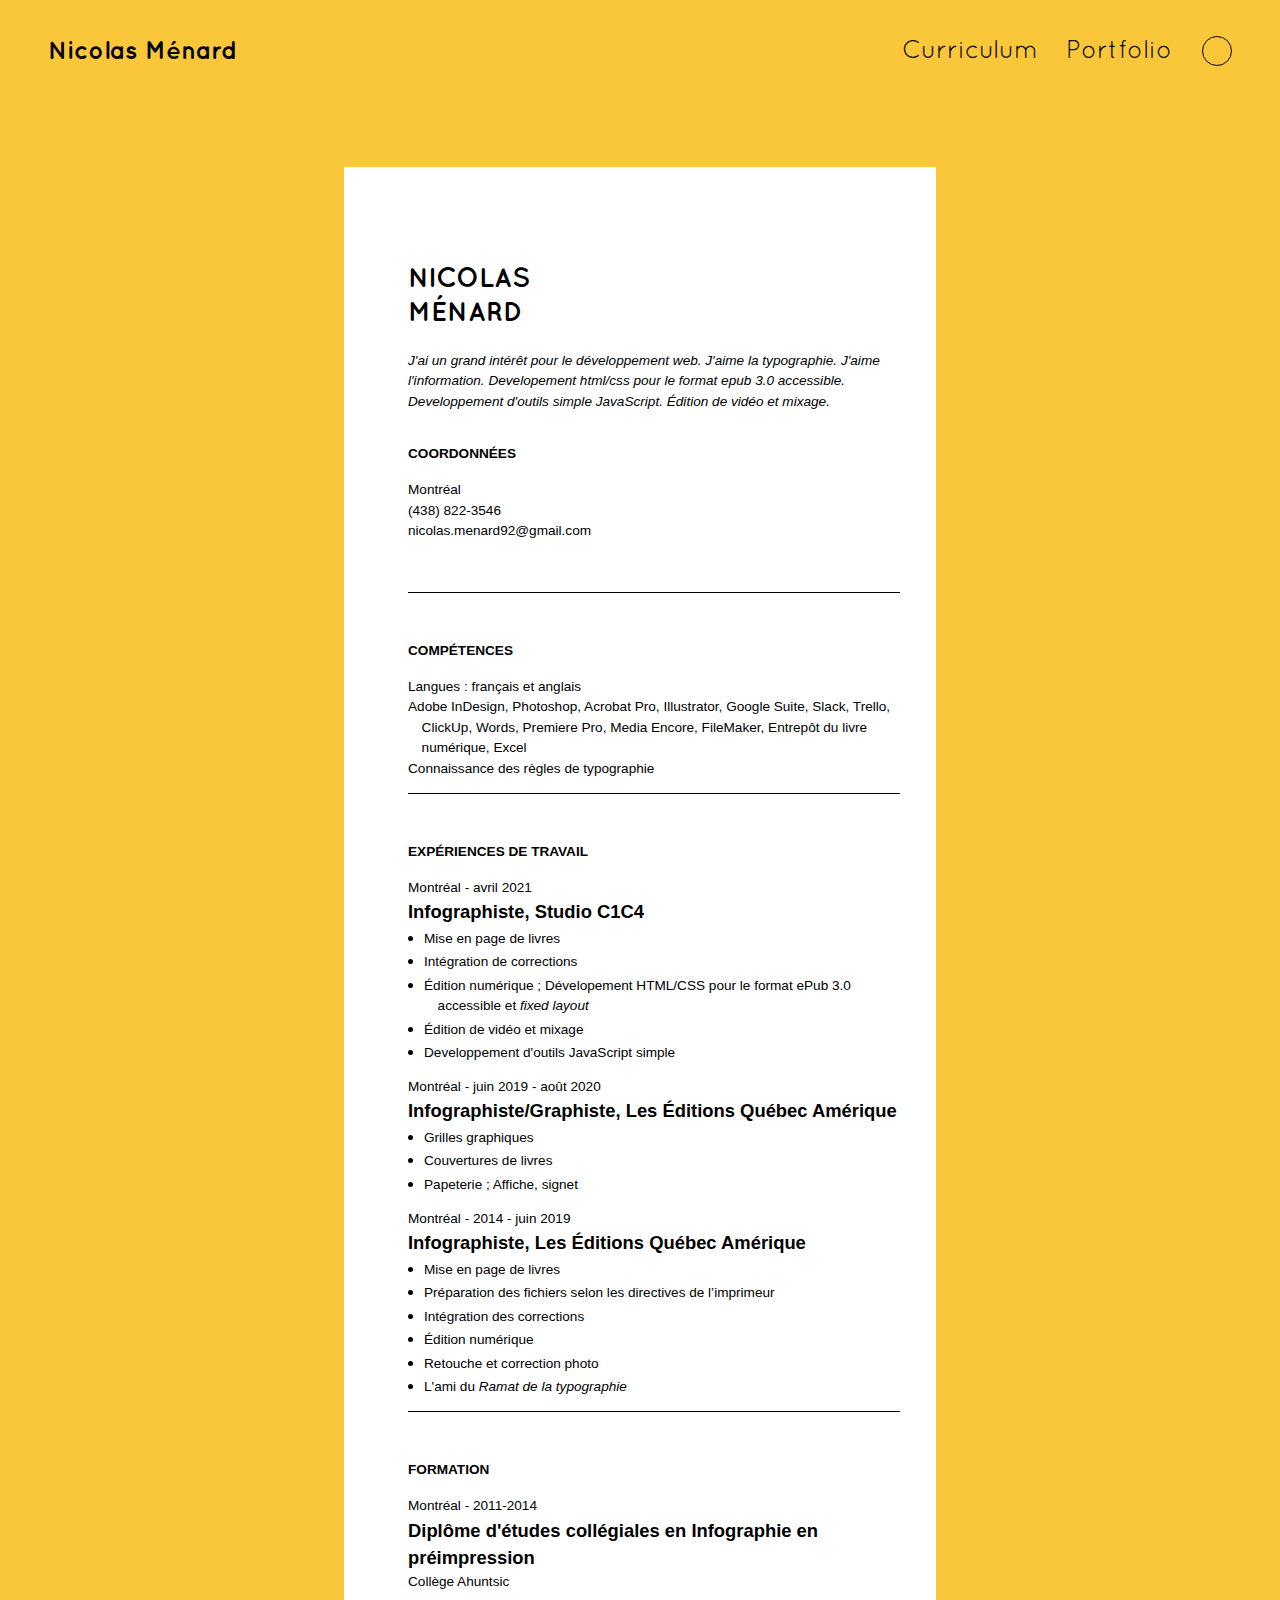
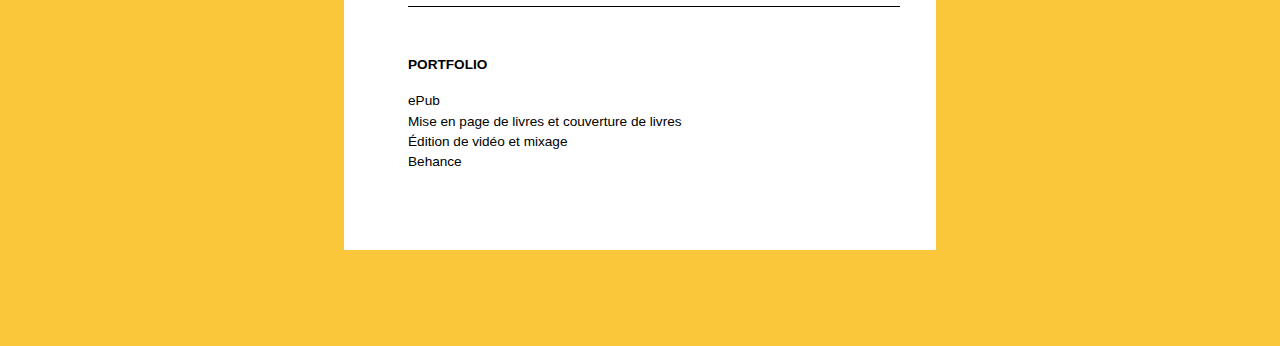
==== curriculum.html @ 4376125f "31 janv" ====
<!DOCTYPE html>
<html lang="fr-CA">
<head>
<meta charset="UTF-8">
<meta name="viewport" content="width=device-width, initial-scale=1">

<!-- Our custom CSS -->
<link rel="stylesheet" type="text/css" href="index_stylesheet.css">
<link rel="stylesheet" type="text/css" href="curriculum_stylesheet.css">
<title>Curriculum</title>
</head>
<body>
<header>
<div class="contenantNavigation">
<nav>
<ul class="navigation sansBullet">
  <li class="nav-1"><a href="index.html">Nicolas Ménard</a></li>
  <li class="nav-2"><a href="curriculum.html">Curriculum</a></li>
  <li class="nav-3"><a href="#">Portfolio</a></li>
  <li class="nav-4"><div class="cercle"></li>
</ul>
</nav>
</header>



<div class="container" style="margin-bottom:96px;">




  <div class="containerIntro">



    <div class="plancheIntro">

<div class="coordonnees">

      <p class="textePresentation"><span class="nom">NICOLAS<br/>MÉNARD</span><br/><br/>J'ai un grand intérêt pour le développement web. J'aime la typographie. J'aime l'information. Developement html/css pour le format epub 3.0 accessible. Developpement d'outils simple JavaScript. Édition de vidéo et mixage.</p>
</div>


<div class="coordonnees">
<li class="coordonnees">

 <ul class="coordonnees">
      <p class="titre"><b>Coordonnées</b></p>
              </ul>

  <ul class="coordonnees">
      <p class="tache">Montréal</p>
              </ul>

  <ul class="coordonnees">

      <p class="tache">(438) 822-3546</p>
              </ul>

  <ul class="coordonnees" id="espaceApres">

    <p class="tache">nicolas.menard92@gmail.com</p>
        </ul>
</li>
</div>
    </div>
  </div>



  <div class="containerCV">

      <div class="plancheCV">    
          <div class="colonneGauche">
              <p class="titre">Compétences</p>
           </div>  

            <div class="colonneDroite">
                <p class="tache">Langues : français et anglais</p>
                <p class="tache">Adobe InDesign, Photoshop, Acrobat Pro, Illustrator, Google Suite, Slack, Trello, ClickUp, Words, Premiere Pro, Media Encore, FileMaker, Entrepôt du livre numérique, Excel</p>
                <p class="tache-espApres">Connaissance des règles de typographie</p>
            </div>
      </div>

    <div class="plancheCV"> 
              <div class="colonneGauche">
   
      <p class="titre">Expériences de travail</p>
                 </div>    
            <div class="colonneDroite">


      <p class="ville">Montréal - avril 2021</p>
      <p class="role">Infographiste, Studio C1C4</p>

  <ul>
      <li><p class="tache">Mise en page de livres</p></li>
      <li><p class="tache">Intégration de corrections</p></li>
      <li><p class="tache">Édition numérique ; Dévelopement HTML/CSS pour le format ePub 3.0 accessible et <i>fixed layout</i></p></li>
      <li><p class="tache">Édition de vidéo et mixage</p></li>
      <li><p class="tache-espApres">Developpement d'outils JavaScript simple</p></li>

</ul>



      <p class="ville">Montréal - juin 2019 - août 2020</p>
      <p class="role">Infographiste/Graphiste, Les Éditions Québec Amérique</p>
 
  <ul>

      <li><p class="tache">Grilles graphiques</p></li>
      <li><p class="tache">Couvertures de livres</p></li>
      <li><p class="tache-espApres">Papeterie ; Affiche, signet</p></li>
</ul>



      <p class="ville">Montréal - 2014 - juin 2019</p>
      <p class="role">Infographiste, Les Éditions Québec Amérique</p>

  <ul>
      <li><p class="tache">Mise en page de livres</p></li>
      <li><p class="tache">Préparation des fichiers selon les directives de l’imprimeur</p></li>
      <li><p class="tache">Intégration des corrections</p></li>
      <li><p class="tache">Édition numérique</p></li>
      <li><p class="tache">Retouche et correction photo</p></li>
      <li><p class="tache-espApres">L'ami du <i><a href="https://www.ramat.ca/">Ramat de la typographie</a></i></p></li>

</ul>



   </div>


   </div>

    <div class="plancheCV"> 
              <div class="colonneGauche">
   
      <p class="titre">Formation</p>
                 </div>    
            <div class="colonneDroite">

      <p class="ville">Montréal - 2011-2014</p>
      <p class="role">Diplôme d'études collégiales en Infographie en préimpression</p>
      <p class="tache-espApres">Collège Ahuntsic</p>
   </div>
   </div>

    <div class="plancheCV">   
              <div class="colonneGauche">
 
      <p class="titre">Portfolio</p>
                 </div>    
            <div class="colonneDroite">
      <p class="tache"><a href="#">ePub</a></p>

      <p class="tache"><a href="#">Mise en page de livres et couverture de livres</a></p>
            <p class="tache"><a href="#">Édition de vidéo et mixage</a></p>
            <p class="tache-espApres"><a href="https://www.behance.net/gallery/91285965/Portfolio">Behance</a></p>

   </div>
   </div>








  </div>

</div>









</body>

</html>
---- index_stylesheet.css ----
* {
    box-sizing: border-box;
 }

@font-face {
	font-family: "Quicksand_Bold";
	font-style:normal;
	font-weight:normal;
	src : url("fonts/Quicksand_Bold.otf");
}

@font-face {
	font-family: "Quicksand_Book";
	font-style:normal;
	font-weight:normal;
	src : url("fonts/Quicksand_Book.otf");
}

body {
		background-color: #202020;
		margin: 2em 3em 0 3em;
		padding: 0;	
	}

nav a { 
color: white; 
display: inline-block; 
width: 100%; 
text-align: center; 
	text-decoration: none;

}

ul.navigation {

	display: flex;
}


nav {
	width: 100%;
}

div.contenantNavigation {
display: flex;
	font-family: "Quicksand_Bold";
}


ul.navigation {
display: flex;
  flex-direction: row;
}

ul.sansBullet {
	font-size: 1.25em;
  list-style-type: none; /* Remove bullets */
  padding: 0; /* Remove padding */
  margin: 0; /* Remove margins */

}

li.nav-1 {
	font-size: 1.25em;
flex-grow: 8;
align-self: center;

}

li.nav-2 {
		font-size: 1.25em;
flex-grow: 1;
align-self: center;
min-width: 135px;
max-width: 135px;
}

li.nav-3 {
		font-size: 1.25em;
flex-grow: 1;
align-self: center;
min-width: 135px;
max-width: 135px;

}

li.nav-4 {
align-self: center;
padding-left: 1.5em;
}

li.nav-1 a {
	text-align: left;
}

li.nav-2 a, li.nav-3 a {
	font-family: "Quicksand_Book";
	text-align: right;

}




div.cercle {
	margin: 0;
	padding: 0;
	width: 30px;
	height: 30px;
	border-radius: 50px;
	border: 1px white solid;
}



li.nav-2 a:hover {
	color: #FAC73B;
}

li.nav-3 a:hover {
	color: #4B97A3;
}
---- curriculum_stylesheet.css ----
@font-face {
	font-family: "Walkway-UltraExpand";
	font-style:normal;
	font-weight:normal;
	src : url("fonts/Walkway-UltraExpand.ttf");
}
@font-face {
	font-family: "Quicksand_Bold";
	font-style:normal;
	font-weight:normal;
	src : url("fonts/Quicksand_Bold.otf");
}


body {
	line-height: 1.5;
	min-height: 100vh;
	display: grid;
	grid-template-rows: min-content 1fr;
	overflow-x: hidden;
	background-color: #FAC73B;

}

nav a { 
color: black; 

}

div.cercle {

	border: 1px black solid;
}

#container-qualif {
	  visibility: hidden;


}

.logo {
	font-family: sans-serif;
	margin: 2em;
}
.message {
	margin: 0;
}



ul, a{
		margin: 0;
		padding: 0;
		text-align: left;
		color: black;
		text-decoration: none;
	  list-style-position: none;
}


ul {
	margin-left: 1em;
}

/* Nouveau code, fait le 8 janv 2021. Le site fonctionne avec github. le fichier source est dans documents/ */

div.container {
  display: flex;
  flex-wrap: wrap;
  justify-content: center;
  align-items:flex-start;
  flex-flow:row nowrap;
  align-items:stretch;
    margin: 6em auto 0 auto;
	padding: 50px;
	padding-right: 85px;
		width: 50%;
padding-top: 96px;
  overflow: hidden;
  background-color: white;
/*background-color: lightblue;
*//*backdrop-filter: blur(6px);
opacity: .5;*/

}




p {
	font-size: 1rem;
	font-family: sans-serif;
margin: 0;
padding: 0;



}





.coordonnees {
margin: 0;
padding: 0;
		  list-style-type: none;

}


p.texteCourant {
	font-size: 1rem;
	font-family: sans-serif;
margin: 0;
padding: 0;
	margin-left: 2em;
	text-indent: -2em;


}

p.textePresentation {
	font-weight: lighter;
	font-style: italic;
margin-bottom: 2rem;
font-size: .85em;


}


p.texteCourant-espApres {
	font-size: 1rem;
	font-family: sans-serif;
margin-left: 0;
padding: 0;
	margin-left: 2em;
	text-indent: -2em;
	margin-bottom: 1.5em;


}
p.titre {
	font-size: .85rem;
  text-transform: uppercase;
	font-family: sans-serif;  
	font-weight: bold;
	margin: 0;
padding: 0;
}






div.containerIntro {
	box-sizing: border-box;
flex-grow: 1;
  flex-basis: 15%;

}

div.containerCV {
	box-sizing: border-box;
flex-grow: 3;

}


div.plancheCV {
display: flex;
	border-top: 1px solid black;
	box-sizing: border-box;
  clear: both;
padding-top: 3em;
  flex-direction:row;


}
div.plancheIntro {

  clear: both;
padding-left: 2em;
padding-right: 3em;
}

div.colonneGauche {
	box-sizing: border-box;

  float: left;
  width: 25%;
}

div.colonneDroite {

  float: right;
  width: 75%;


}
div.presentation {
  align-items:flex-start;

}

div.coordonnees {
	  align-items: flex-end;

}


p.ville {
font-size: .85rem;

}

p.role {
font-size: 1.15rem;
font-weight: bold;
}

p.tache {

font-size: .85em;
line-height: 1.5em;
margin-left: 1em;
text-indent: -1em;

}
p.tache-espApres {
font-size: .85em;
margin-bottom: 1em;


}

span.nom {
		font-family: "Quicksand_Bold";
	font-size: 2em;
	line-height: 1.25em;
	font-weight: bold;
  font-style: normal;


}

@media only screen and (max-width: 2000px) {

div.plancheCV {
	    display: flex;

  flex-direction:column;

}
div.colonneGauche {
		  width: 100%;

}
p.titre {
	margin-bottom: 1em;
}




}

@media only screen and (max-width: 1285px) {

div.plancheCV {
	    display: flex;

  flex-direction:column;

}
div.colonneGauche {
		  width: 100%;

}
div.colonneDroite {
		  width: 100%;

}
p.titre {
	margin-bottom: 1rem;
}

div.container {
  display: flex;
  flex-wrap: wrap;
  justify-content: center;
  align-items: flex-end;
  flex-flow:row nowrap;
  align-items:stretch;
    margin: 6em auto 0 auto;
	padding: 5vw;
	padding-right: 4vh;
		width: 50%;
padding-top: 96px;
  overflow: hidden;
    flex-direction:column;


}
div.plancheIntro {
padding: 0;

}


div.coordonnees {
margin-top: 0;
margin-bottom: 0;


}
#espaceApres {
	margin-bottom: 50px;
}

}
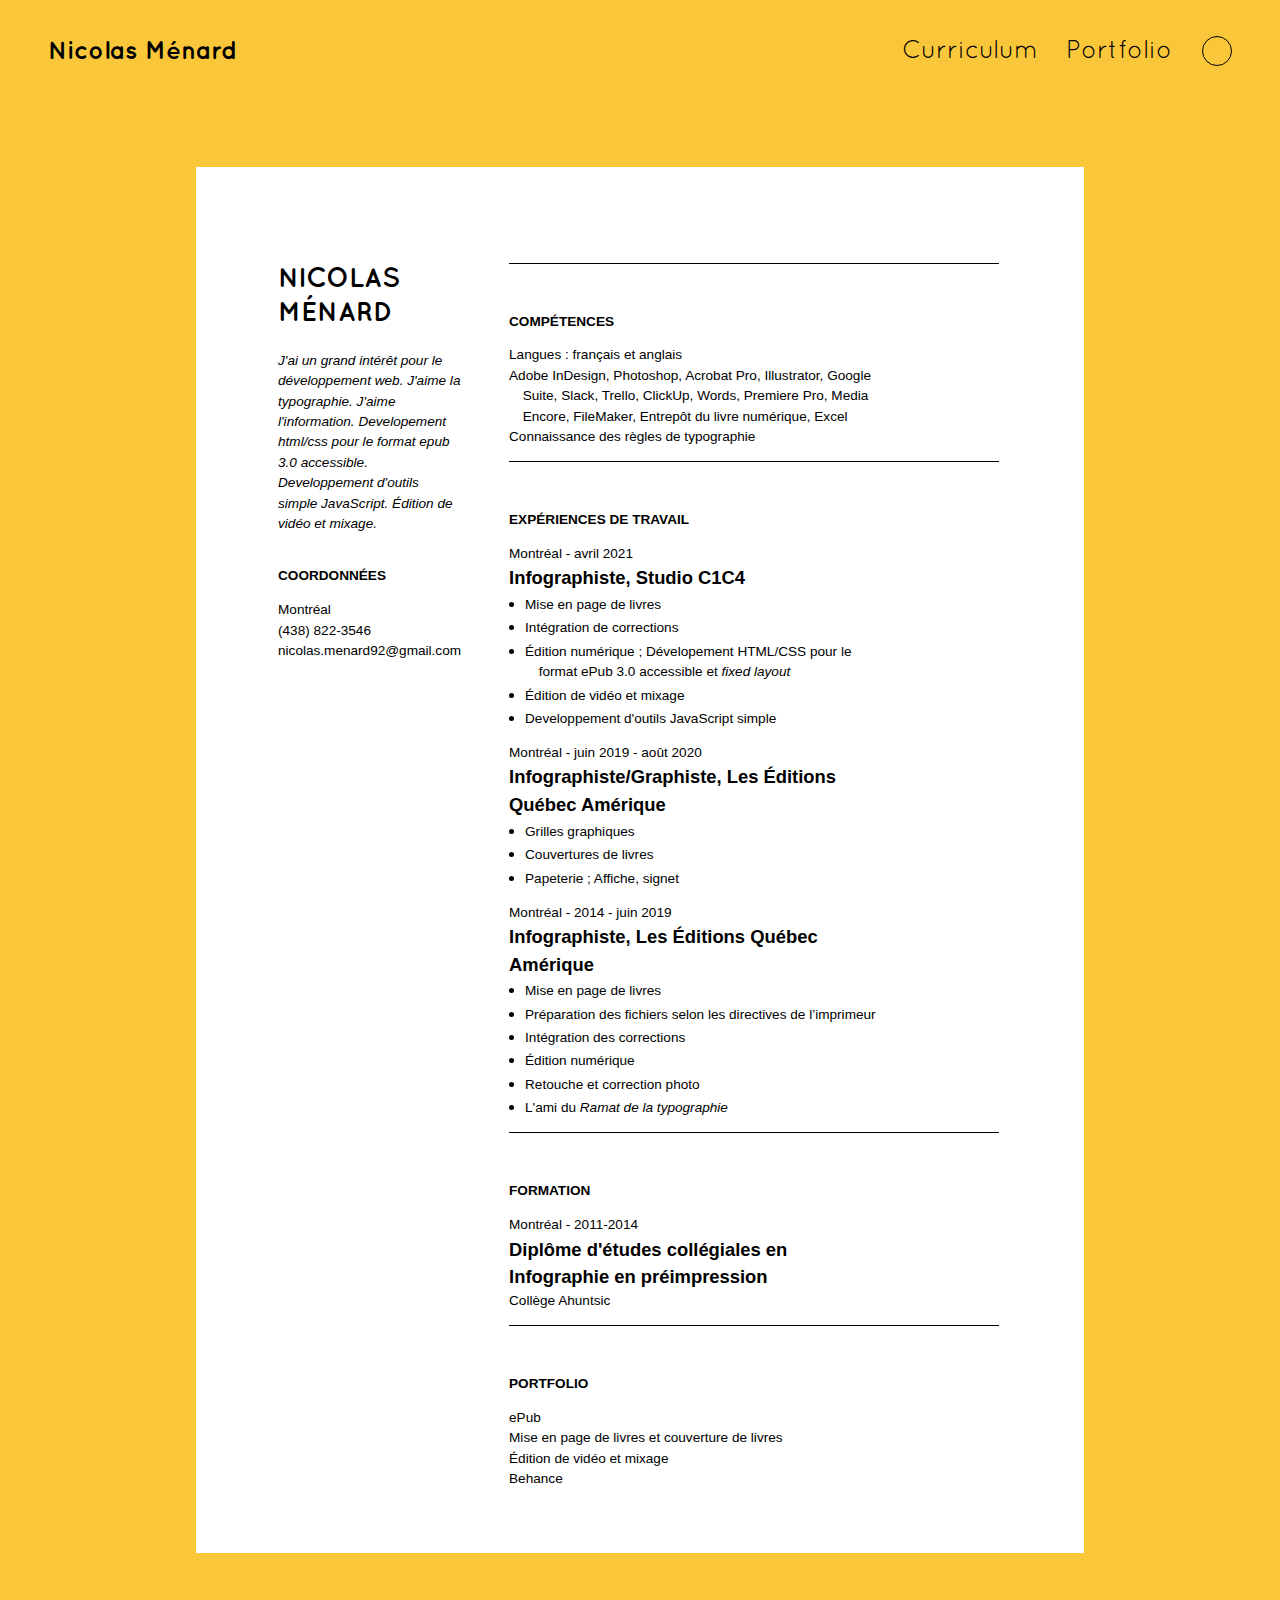
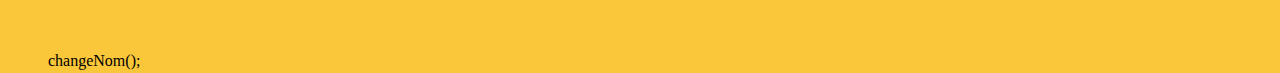
==== commit bfe951ac: "31janv-4" ====
--- a/curriculum.html
+++ b/curriculum.html
@@ -7,6 +7,7 @@
 <!-- Our custom CSS -->
 <link rel="stylesheet" type="text/css" href="index_stylesheet.css">
 <link rel="stylesheet" type="text/css" href="curriculum_stylesheet.css">
+<!-- <script src="script.js"></script>-->
 <title>Curriculum</title>
 </head>
 <body>
@@ -37,7 +38,7 @@
 
 <div class="coordonnees">
 
-      <p class="textePresentation"><span class="nom">NICOLAS<br/>MÉNARD</span><br/><br/>J'ai un grand intérêt pour le développement web. J'aime la typographie. J'aime l'information. Developement html/css pour le format epub 3.0 accessible. Developpement d'outils simple JavaScript. Édition de vidéo et mixage.</p>
+      <p class="textePresentation"><span class="nom">NICOLAS MÉNARD</span><br/><br/>J'ai un grand intérêt pour le développement web. J'aime la typographie. J'aime l'information. Developement html/css pour le format epub 3.0 accessible. Developpement d'outils simple JavaScript. Édition de vidéo et mixage.</p>
 </div>
 
 
@@ -175,7 +176,7 @@
 
 </div>
 
-
+changeNom();
 
 
 
--- a/curriculum_stylesheet.css
+++ b/curriculum_stylesheet.css
@@ -32,11 +32,11 @@
 	border: 1px black solid;
 }
 
-#container-qualif {
+/*#container-qualif {
 	  visibility: hidden;
 
 
-}
+}*/
 
 .logo {
 	font-family: sans-serif;
@@ -237,7 +237,7 @@
 }
 
 span.nom {
-		font-family: "Quicksand_Bold";
+	font-family: "Quicksand_Bold";
 	font-size: 2em;
 	line-height: 1.25em;
 	font-weight: bold;
@@ -246,7 +246,7 @@
 
 }
 
-@media only screen and (max-width: 2000px) {
+@media only screen and (max-width: 1625px) {
 
 div.plancheCV {
 	    display: flex;
@@ -262,12 +262,17 @@
 	margin-bottom: 1em;
 }
 
-
-
-
-}
-
-@media only screen and (max-width: 1285px) {
+div.container {
+
+		width: 75%;
+
+
+}
+
+
+}
+
+@media only screen and (max-width: 1175px) {
 
 div.plancheCV {
 	    display: flex;
@@ -297,7 +302,7 @@
     margin: 6em auto 0 auto;
 	padding: 5vw;
 	padding-right: 4vh;
-		width: 50%;
+		width: 85%;
 padding-top: 96px;
   overflow: hidden;
     flex-direction:column;
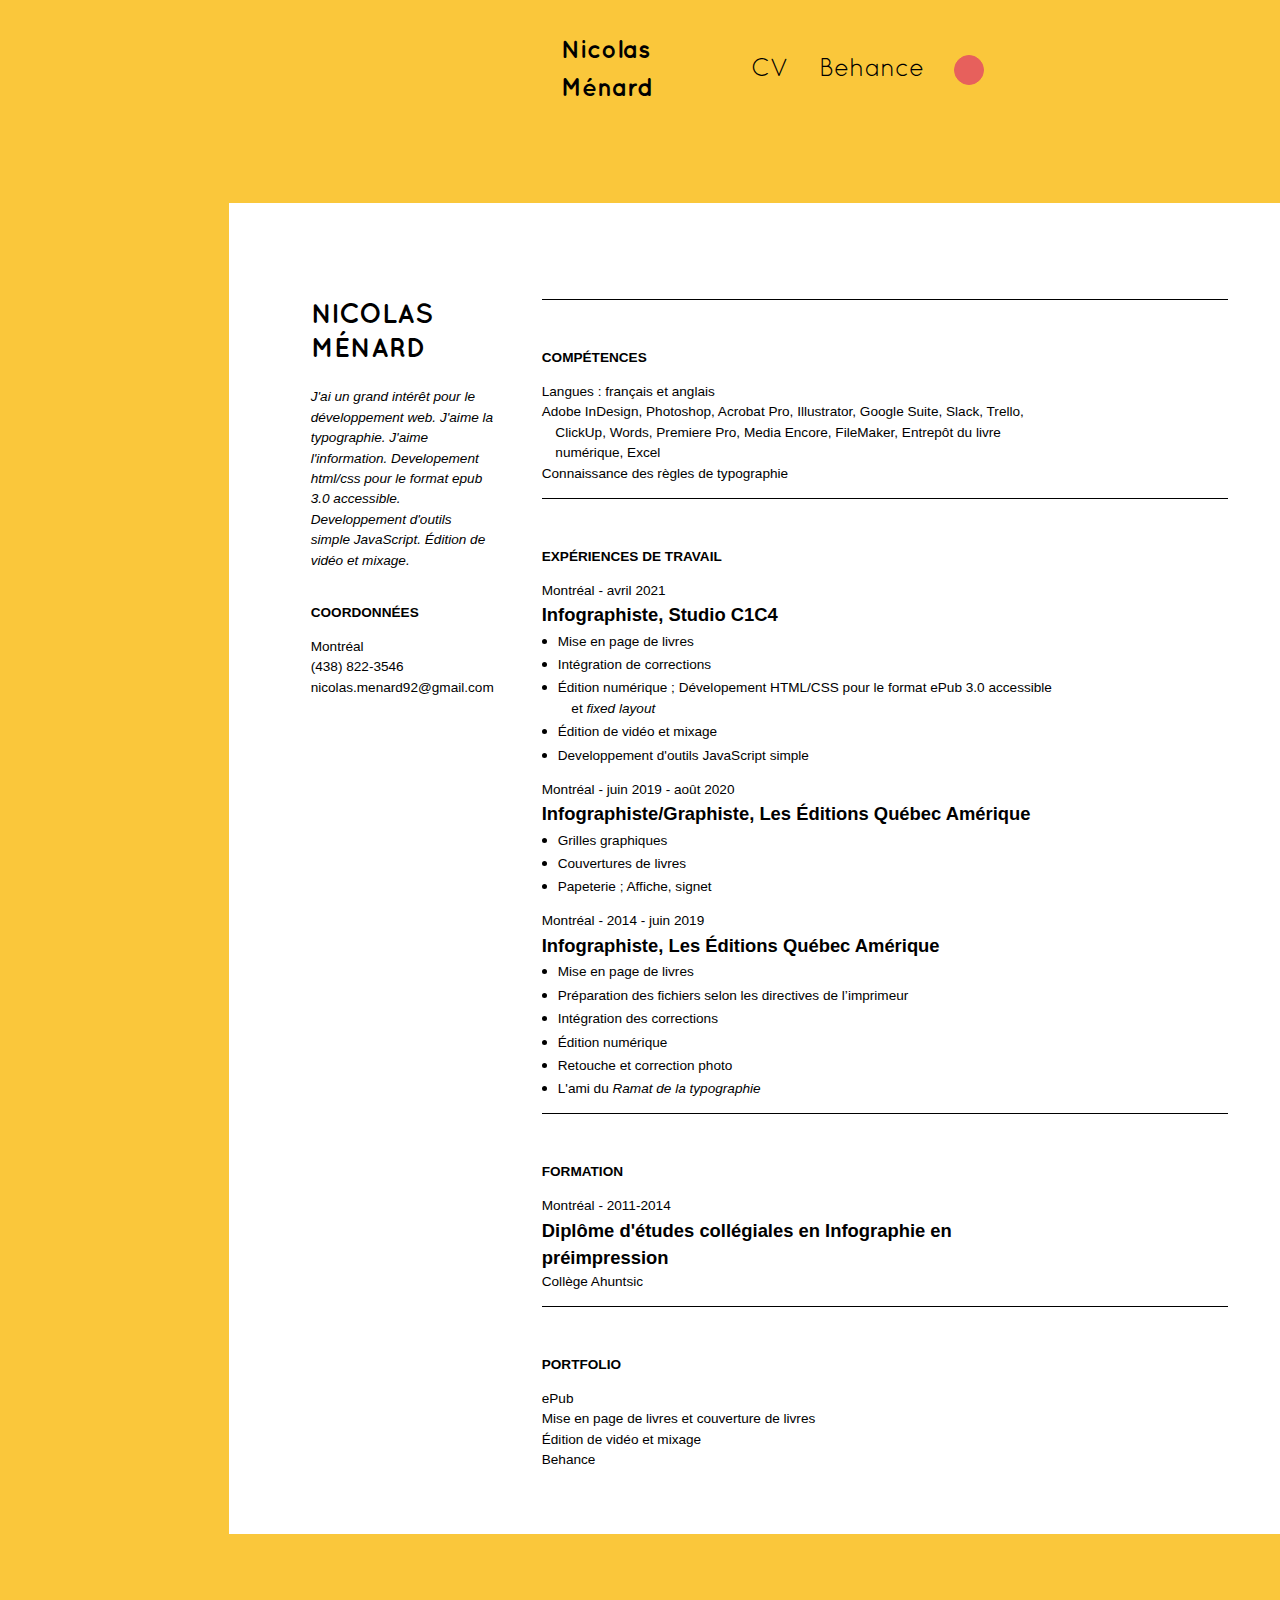
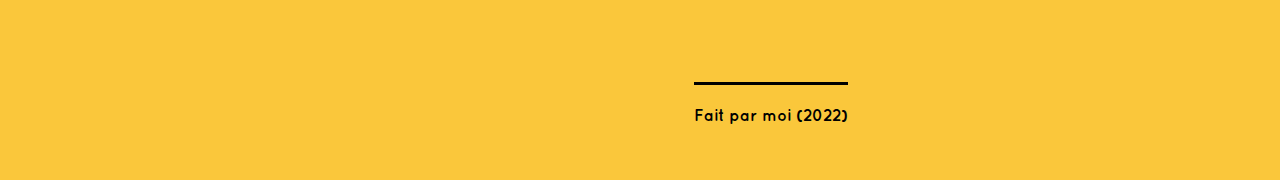
==== commit 6d1acb78: "31janv-5" ====
--- a/curriculum.html
+++ b/curriculum.html
@@ -16,8 +16,8 @@
 <nav>
 <ul class="navigation sansBullet">
   <li class="nav-1"><a href="index.html">Nicolas Ménard</a></li>
-  <li class="nav-2"><a href="curriculum.html">Curriculum</a></li>
-  <li class="nav-3"><a href="#">Portfolio</a></li>
+  <li class="nav-2"><a href="curriculum.html">CV</a></li>
+  <li class="nav-3"><a href="https://www.behance.net/gallery/91285965/Portfolio">Behance</a></li>
   <li class="nav-4"><div class="cercle"></li>
 </ul>
 </nav>
@@ -86,7 +86,7 @@
     <div class="plancheCV"> 
               <div class="colonneGauche">
    
-      <p class="titre">Expériences de travail</p>
+      <p class="titre">Expériences de&#160;travail</p>
                  </div>    
             <div class="colonneDroite">
 
@@ -164,6 +164,7 @@
 
    </div>
    </div>
+  </div>
 
 
 
@@ -172,14 +173,20 @@
 
 
 
-  </div>
+
+
+
+
 
 </div>
 
-changeNom();
 
 
-
+<footer>
+<div class="containerFooter">
+<p class="footer">Fait par moi (2022)</p>
+</div>
+</footer>
 
 
 
--- a/index_stylesheet.css
+++ b/index_stylesheet.css
@@ -14,6 +14,13 @@
 	font-style:normal;
 	font-weight:normal;
 	src : url("fonts/Quicksand_Book.otf");
+}
+
+@font-face {
+	font-family: "Quicksand_Medium";
+	font-style:normal;
+	font-weight:normal;
+	src : url("fonts/Quicksand_Medium.ttf");
 }
 
 body {
@@ -31,11 +38,35 @@
 
 }
 
+footer {
+	display: flex;
+height: 150px;
+width: 100%;
+
+}
+
+div.containerFooter {
+	display: flex;
+	flex-basis: 100%;
+justify-content: center;
+	align-self: center;
+align-self: center;
+align-items: center;
+align-content: center;
+}
+p.footer {
+	color: white;
+	font-size: 1em;
+		font-family: "Quicksand_Bold";
+	border-top: 3px white solid;
+	padding-top: 20px;
+	text-align: center;
+}
+
 ul.navigation {
 
 	display: flex;
 }
-
 
 nav {
 	width: 100%;
@@ -64,7 +95,7 @@
 	font-size: 1.25em;
 flex-grow: 8;
 align-self: center;
-
+margin-left: 20.5em;
 }
 
 li.nav-2 {
@@ -87,6 +118,7 @@
 li.nav-4 {
 align-self: center;
 padding-left: 1.5em;
+margin-right: 25.5em;
 }
 
 li.nav-1 a {
@@ -99,18 +131,132 @@
 
 }
 
+div.containerTitre {
+	display: flex;
+	flex-basis: 100%;
+		height: 250px;
+  flex-direction: row;
+ 	align-items: flex-end;
+ 	margin-right: 3em;
+ 	margin-top: 5em;
+}
+
+div.containerMenu {
+	display: flex;
+	flex-basis: 100%;
+	max-width: 800px;
+	height: 200px;
+  flex-direction: row;
+ 	background-color: white;
+ 	align-items: center;
+ 	margin: 1em auto 12em auto;
+}
+
+div.menu {
+	flex-basis: 100%;
+	    font-size: 2.5vw;
+		font-family: "Quicksand_Medium";
+
+}
+
+button.curriculum {
+	font-family: "Quicksand_Book";
+	display: flex;
+	font-size: 7vh;
+
+width: 90%;
+margin: auto;
+height: 80px;
+border: none;
+border-top: 1px black solid;
+border-bottom: 1px black solid;
+justify-content: center;
+align-items: flex-end;
+background-color: white;
+}
+
+button.portfolio {
+		font-family: "Quicksand_Book";
+font-size: 7vh;
+	display: flex;
+width: 90%;
+margin: auto;
+height: 80px;
+border: none;
+border-top: none;
+border-bottom: 1px black solid;
+justify-content: center;
+align-items: flex-end;
+background-color: white;
+
+}
+
+button a {
+	color: #202020;
+	text-decoration: none;
+}
+
+button.curriculum:hover {
+
+	background-color: #FAC73B;
+}
+
+
+button.portfolio:hover {
+
+	background-color: #E7605C;
+}
+
+div.titre{
+	display: flex;
+	flex-basis: 50%;
+    font-size: 2.5vw;
+text-align:left;
+	color: white;
+	margin-right: .25em;
+	font-family: "Quicksand_Bold";
+
+	justify-content: flex-end;
+}
+
+div.quoi {
+	flex-basis: 50%;
+		margin-left: .25em;
+	    font-size: 2.5vw;
+	color: white;
+		margin-bottom: 5px;
+		font-family: "Quicksand_Medium";
+}
+
+
 
 
 
 div.cercle {
+	background-color: #4B97A3;
 	margin: 0;
 	padding: 0;
 	width: 30px;
 	height: 30px;
 	border-radius: 50px;
-	border: 1px white solid;
-}
-
+	border: 1px #4B97A3 solid;
+}
+
+
+
+h1 {
+font-size: 2em;
+line-height: .9em;
+margin: 0;
+padding: 0;
+}
+
+h2 {
+margin: 0;
+padding: 0;
+font-size: 1em;
+line-height: 1.2em;
+}
 
 
 li.nav-2 a:hover {
--- a/curriculum_stylesheet.css
+++ b/curriculum_stylesheet.css
@@ -1,9 +1,3 @@
-@font-face {
-	font-family: "Walkway-UltraExpand";
-	font-style:normal;
-	font-weight:normal;
-	src : url("fonts/Walkway-UltraExpand.ttf");
-}
 @font-face {
 	font-family: "Quicksand_Bold";
 	font-style:normal;
@@ -11,6 +5,12 @@
 	src : url("fonts/Quicksand_Bold.otf");
 }
 
+@font-face {
+	font-family: "Quicksand_Book";
+	font-style:normal;
+	font-weight:normal;
+	src : url("fonts/Quicksand_Book.otf");
+}
 
 body {
 	line-height: 1.5;
@@ -27,11 +27,27 @@
 
 }
 
+
+
+
 div.cercle {
-
-	border: 1px black solid;
-}
-
+	background-color: #E7605C;
+	margin: 0;
+	padding: 0;
+	width: 30px;
+	height: 30px;
+	border-radius: 50px;
+	border: 1px #E7605C solid;
+}
+
+p.footer {
+	color: black;
+	font-size: 1em;
+		font-family: "Quicksand_Bold";
+	border-top: 3px black solid;
+	padding-top: 20px;
+	text-align: center;
+}
 /*#container-qualif {
 	  visibility: hidden;
 
@@ -329,3 +345,10 @@
 
 
 
+li.nav-2 a:hover {
+	color: #E7605C;
+}
+
+li.nav-3 a:hover {
+	color: #4B97A3;
+}
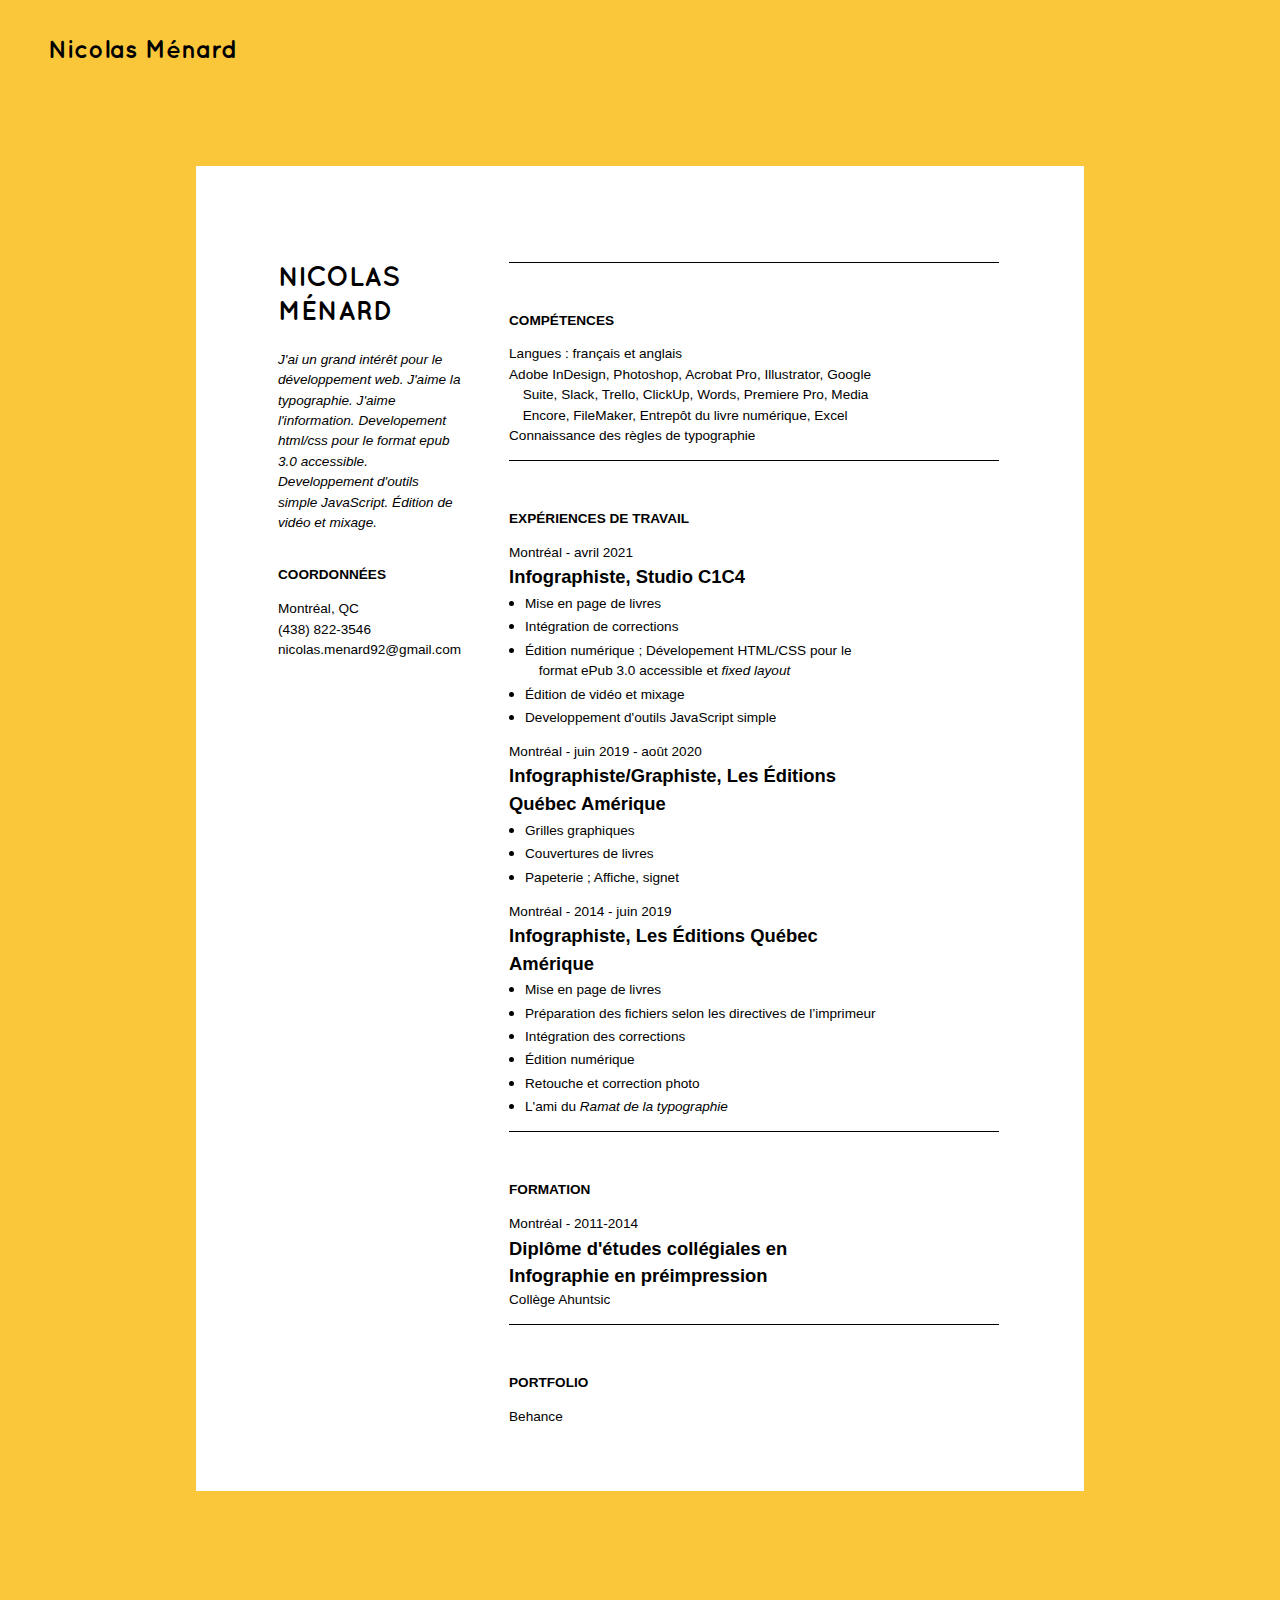
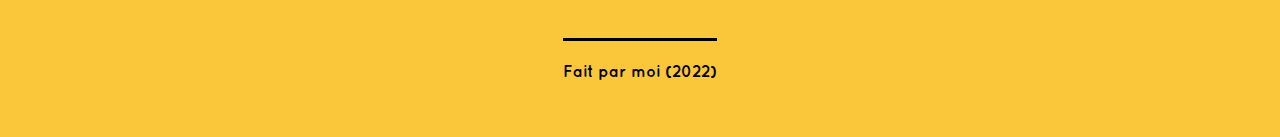
==== commit 8e70ebfc: "new" ====
--- a/curriculum.html
+++ b/curriculum.html
@@ -10,15 +10,13 @@
 <!-- <script src="script.js"></script>-->
 <title>Curriculum</title>
 </head>
-<body>
+<body id="body">
 <header>
 <div class="contenantNavigation">
 <nav>
 <ul class="navigation sansBullet">
   <li class="nav-1"><a href="index.html">Nicolas Ménard</a></li>
-  <li class="nav-2"><a href="curriculum.html">CV</a></li>
-  <li class="nav-3"><a href="https://www.behance.net/gallery/91285965/Portfolio">Behance</a></li>
-  <li class="nav-4"><div class="cercle"></li>
+</li>
 </ul>
 </nav>
 </header>
@@ -50,7 +48,7 @@
               </ul>
 
   <ul class="coordonnees">
-      <p class="tache">Montréal</p>
+      <p class="tache">Montréal, QC</p>
               </ul>
 
   <ul class="coordonnees">
@@ -156,10 +154,7 @@
       <p class="titre">Portfolio</p>
                  </div>    
             <div class="colonneDroite">
-      <p class="tache"><a href="#">ePub</a></p>
-
-      <p class="tache"><a href="#">Mise en page de livres et couverture de livres</a></p>
-            <p class="tache"><a href="#">Édition de vidéo et mixage</a></p>
+      
             <p class="tache-espApres"><a href="https://www.behance.net/gallery/91285965/Portfolio">Behance</a></p>
 
    </div>
--- a/index_stylesheet.css
+++ b/index_stylesheet.css
@@ -1,3 +1,6 @@
+/* Couleurs: noir->#202020 jaune->#FAC73B  bleu->#4B97A3  rose->#E7605C  */
+
+
 * {
     box-sizing: border-box;
  }
@@ -95,7 +98,6 @@
 	font-size: 1.25em;
 flex-grow: 8;
 align-self: center;
-margin-left: 20.5em;
 }
 
 li.nav-2 {
@@ -118,7 +120,6 @@
 li.nav-4 {
 align-self: center;
 padding-left: 1.5em;
-margin-right: 25.5em;
 }
 
 li.nav-1 a {
@@ -137,15 +138,15 @@
 		height: 250px;
   flex-direction: row;
  	align-items: flex-end;
- 	margin-right: 3em;
  	margin-top: 5em;
 }
 
 div.containerMenu {
 	display: flex;
 	flex-basis: 100%;
-	max-width: 800px;
 	height: 200px;
+		max-width: 850px;
+		min-width: 528px;
   flex-direction: row;
  	background-color: white;
  	align-items: center;
@@ -163,7 +164,6 @@
 	font-family: "Quicksand_Book";
 	display: flex;
 	font-size: 7vh;
-
 width: 90%;
 margin: auto;
 height: 80px;
@@ -208,31 +208,22 @@
 }
 
 div.titre{
-	display: flex;
 	flex-basis: 50%;
-    font-size: 2.5vw;
-text-align:left;
 	color: white;
 	margin-right: .25em;
 	font-family: "Quicksand_Bold";
-
-	justify-content: flex-end;
 }
 
 div.quoi {
 	flex-basis: 50%;
 		margin-left: .25em;
-	    font-size: 2.5vw;
 	color: white;
 		margin-bottom: 5px;
 		font-family: "Quicksand_Medium";
 }
 
 
-
-
-
-div.cercle {
+button.cercle {
 	background-color: #4B97A3;
 	margin: 0;
 	padding: 0;
@@ -245,25 +236,97 @@
 
 
 h1 {
-font-size: 2em;
+	display: flex;
+	margin: 0;
+padding: 0;
+	margin-right: 15px;
+font-size: clamp(75px, 8vw, 100px);
 line-height: .9em;
-margin: 0;
-padding: 0;
+justify-content: right;
+
 }
 
 h2 {
 margin: 0;
 padding: 0;
-font-size: 1em;
+font-size: clamp(30px, 5vw, 48px);
 line-height: 1.2em;
-}
-
-
-li.nav-2 a:hover {
-	color: #FAC73B;
-}
-
-li.nav-3 a:hover {
-	color: #4B97A3;
-}
-
+
+}
+
+
+
+
+
+@media only screen and (max-width: 700px) {
+
+body {
+width: 100%;
+margin: 0;
+padding: 0;
+}
+
+header {
+	display: none;
+
+}
+
+div.containerTitre {
+	display: flex;
+	flex-basis: 100%;
+		height: 250px;
+		text-align: center;
+			margin: 0 auto;
+  flex-direction: column;
+  align-content: center;
+ 	align-items: center;
+ 	 	margin-top: 5em;
+}
+
+div.titre{
+	flex-basis: 50%;
+	color: white;
+	margin-right: 0;
+	font-family: "Quicksand_Bold";
+}
+
+div.quoi {
+	flex-basis: 50%;
+		margin-left: 0;
+	color: white;
+		margin-bottom: 0;
+		font-family: "Quicksand_Medium";
+}
+h1 {
+	display: flex;
+	margin: 0;
+padding: 0;
+	margin-right: 15px;
+font-size: 7vh;
+line-height: .9em;
+justify-content: right;
+
+
+}
+
+h2 {
+margin: 0;
+padding: 0;
+font-size: 3vh;
+line-height: 1.2em;
+
+}
+div.containerMenu {
+	display: flex;
+	flex-basis: 100%;
+	height: 200px;
+		max-width: 850px;
+		min-width: 300px;
+  flex-direction: row;
+ 	background-color: white;
+ 	align-items: center;
+ 	margin: 1em auto 12em auto;
+}
+
+}
+
--- a/curriculum_stylesheet.css
+++ b/curriculum_stylesheet.css
@@ -27,7 +27,15 @@
 
 }
 
-
+button.cercle {
+	background-color: #4B97A3;
+	margin: 0;
+	padding: 0;
+	width: 30px;
+	height: 30px;
+	border-radius: 50px;
+	border: 1px #4B97A3 solid;
+}
 
 
 div.cercle {
@@ -78,7 +86,6 @@
 	margin-left: 1em;
 }
 
-/* Nouveau code, fait le 8 janv 2021. Le site fonctionne avec github. le fichier source est dans documents/ */
 
 div.container {
   display: flex;
@@ -125,6 +132,7 @@
 }
 
 
+
 p.texteCourant {
 	font-size: 1rem;
 	font-family: sans-serif;
@@ -262,7 +270,7 @@
 
 }
 
-@media only screen and (max-width: 1625px) {
+@media only screen and (max-width: 1850px) {
 
 div.plancheCV {
 	    display: flex;
@@ -289,6 +297,15 @@
 }
 
 @media only screen and (max-width: 1175px) {
+
+header {
+
+	display: flex;
+	justify-content: center;
+	padding-top: 2em;
+}
+
+
 
 div.plancheCV {
 	    display: flex;
@@ -334,21 +351,15 @@
 div.coordonnees {
 margin-top: 0;
 margin-bottom: 0;
+}
+
 
 
 }
 #espaceApres {
-	margin-bottom: 50px;
-}
-
-}
-
-
-
-li.nav-2 a:hover {
-	color: #E7605C;
-}
-
-li.nav-3 a:hover {
-	color: #4B97A3;
-}
+	margin-bottom: 15px;
+}
+
+}
+
+
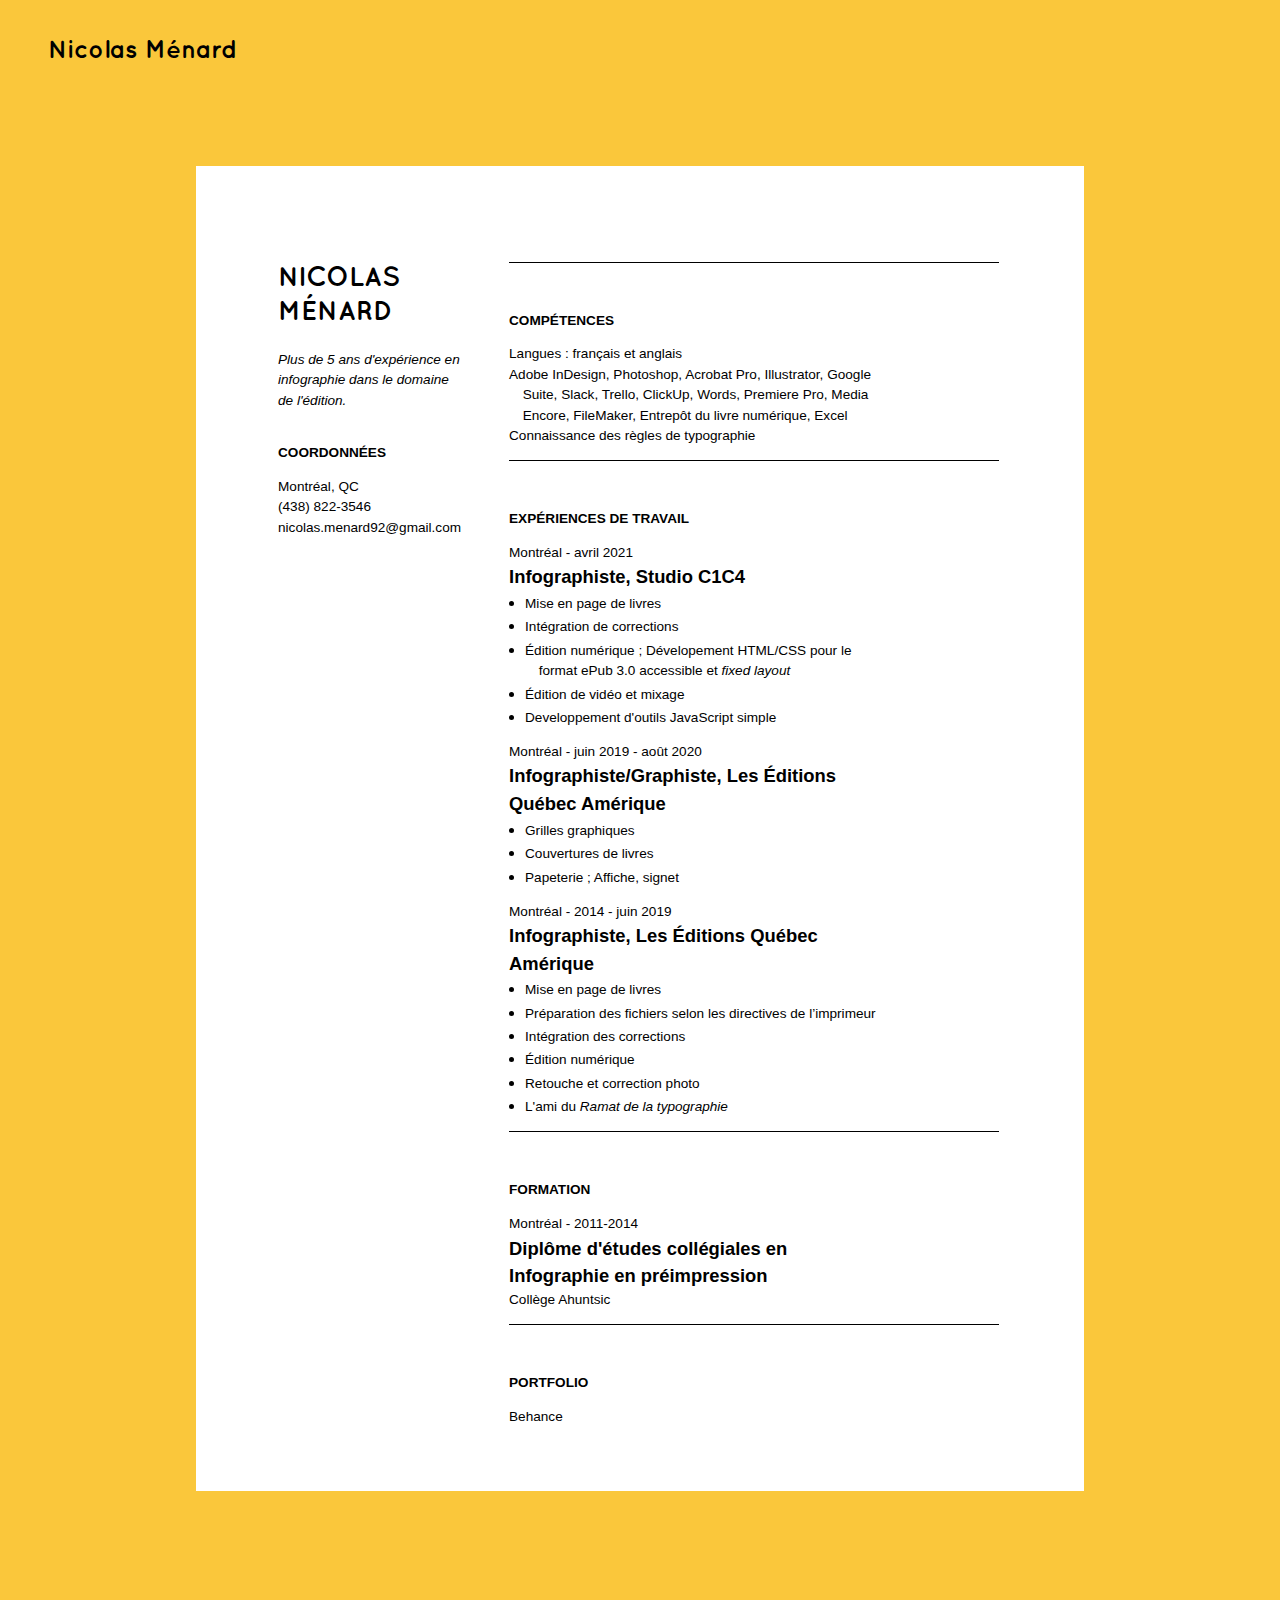
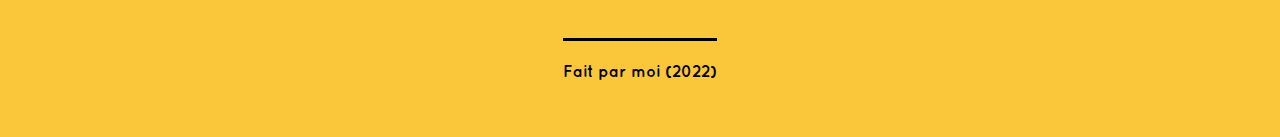
==== commit 242ee454: "ajd2" ====
--- a/curriculum.html
+++ b/curriculum.html
@@ -36,7 +36,7 @@
 
 <div class="coordonnees">
 
-      <p class="textePresentation"><span class="nom">NICOLAS MÉNARD</span><br/><br/>J'ai un grand intérêt pour le développement web. J'aime la typographie. J'aime l'information. Developement html/css pour le format epub 3.0 accessible. Developpement d'outils simple JavaScript. Édition de vidéo et mixage.</p>
+      <p class="textePresentation"><span class="nom">NICOLAS MÉNARD</span><br/><br/>Plus de 5 ans d'expérience en infographie dans le domaine de l'édition.</p>
 </div>
 
 
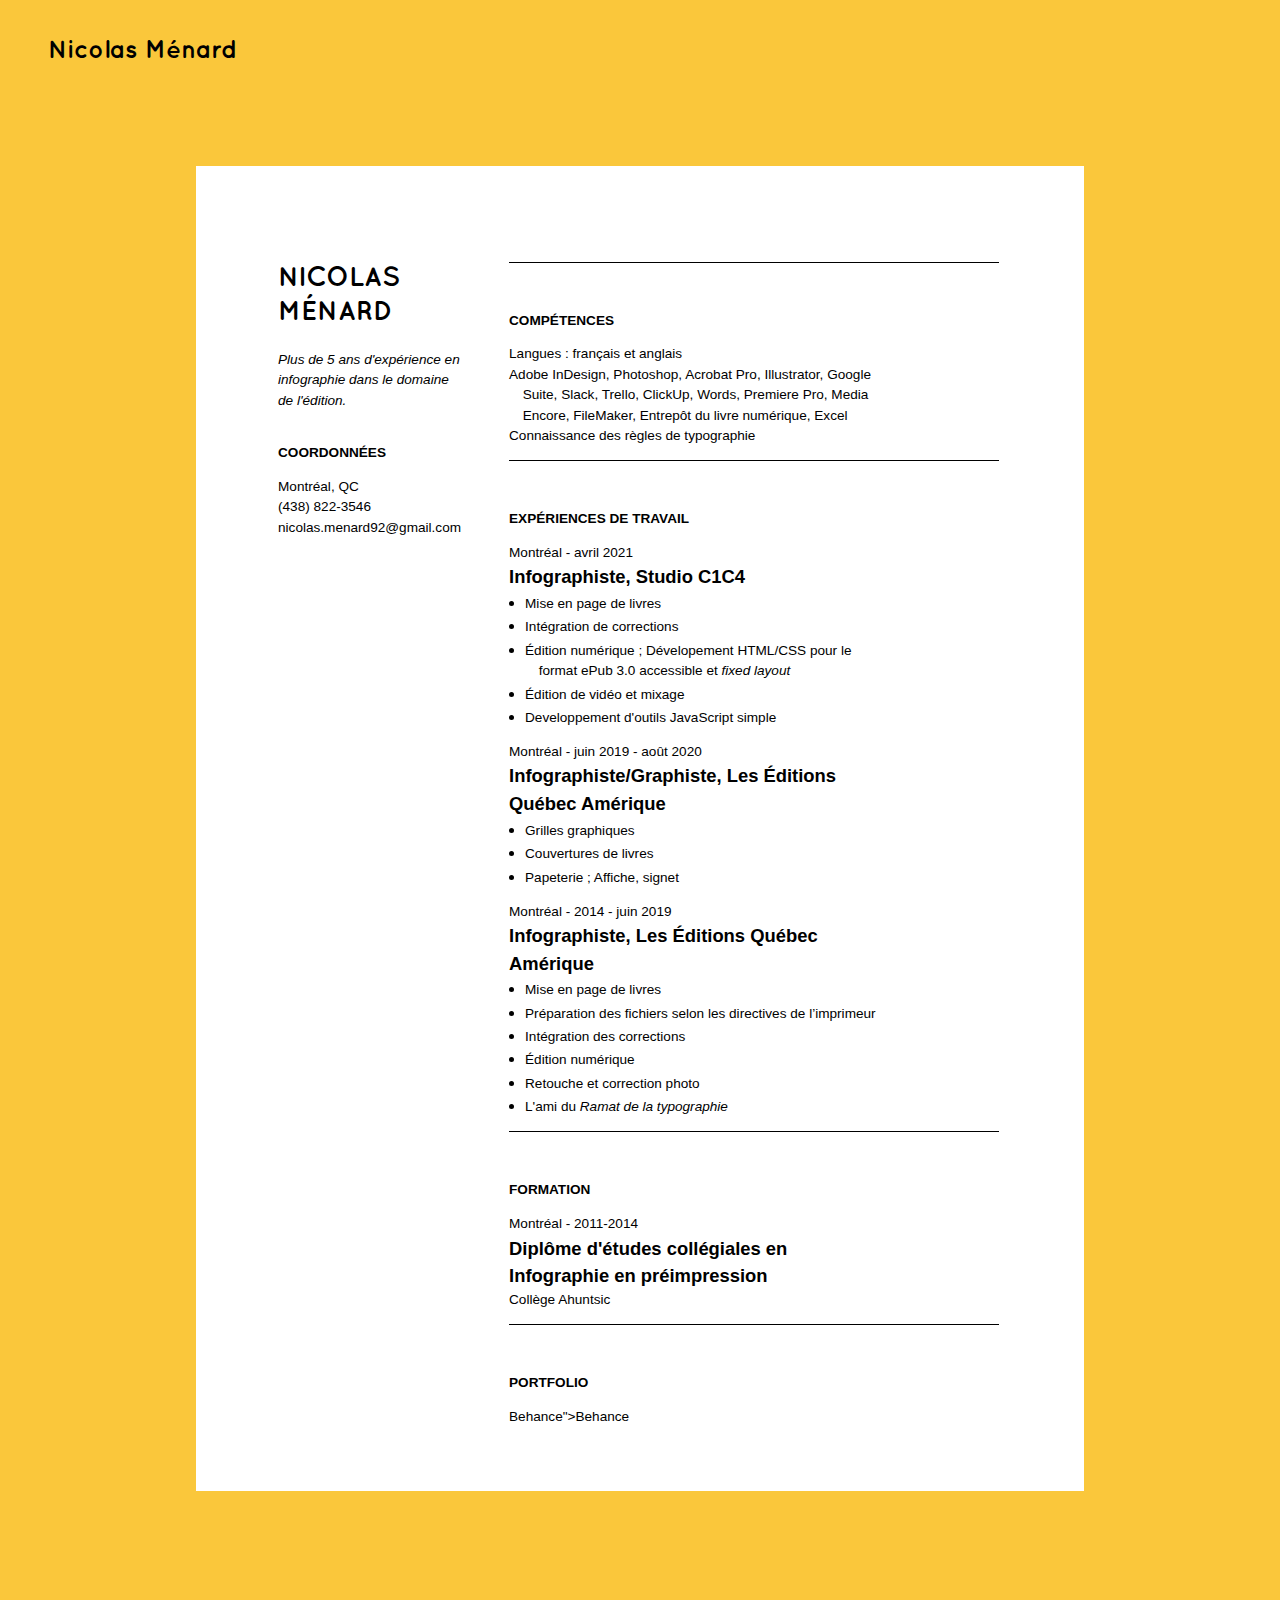
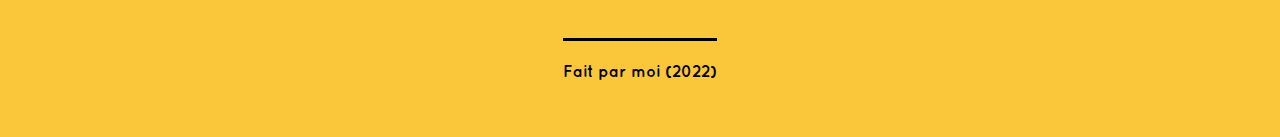
==== commit 1563468b: "ajd3" ====
--- a/curriculum.html
+++ b/curriculum.html
@@ -155,7 +155,7 @@
                  </div>    
             <div class="colonneDroite">
       
-            <p class="tache-espApres"><a href="https://www.behance.net/gallery/91285965/Portfolio">Behance</a></p>
+            <p class="tache-espApres"><a href="https://www.behance.net/gallery/145959057/Portfolio-Nicolas-Mnard">Behance">Behance</a></p>
 
    </div>
    </div>
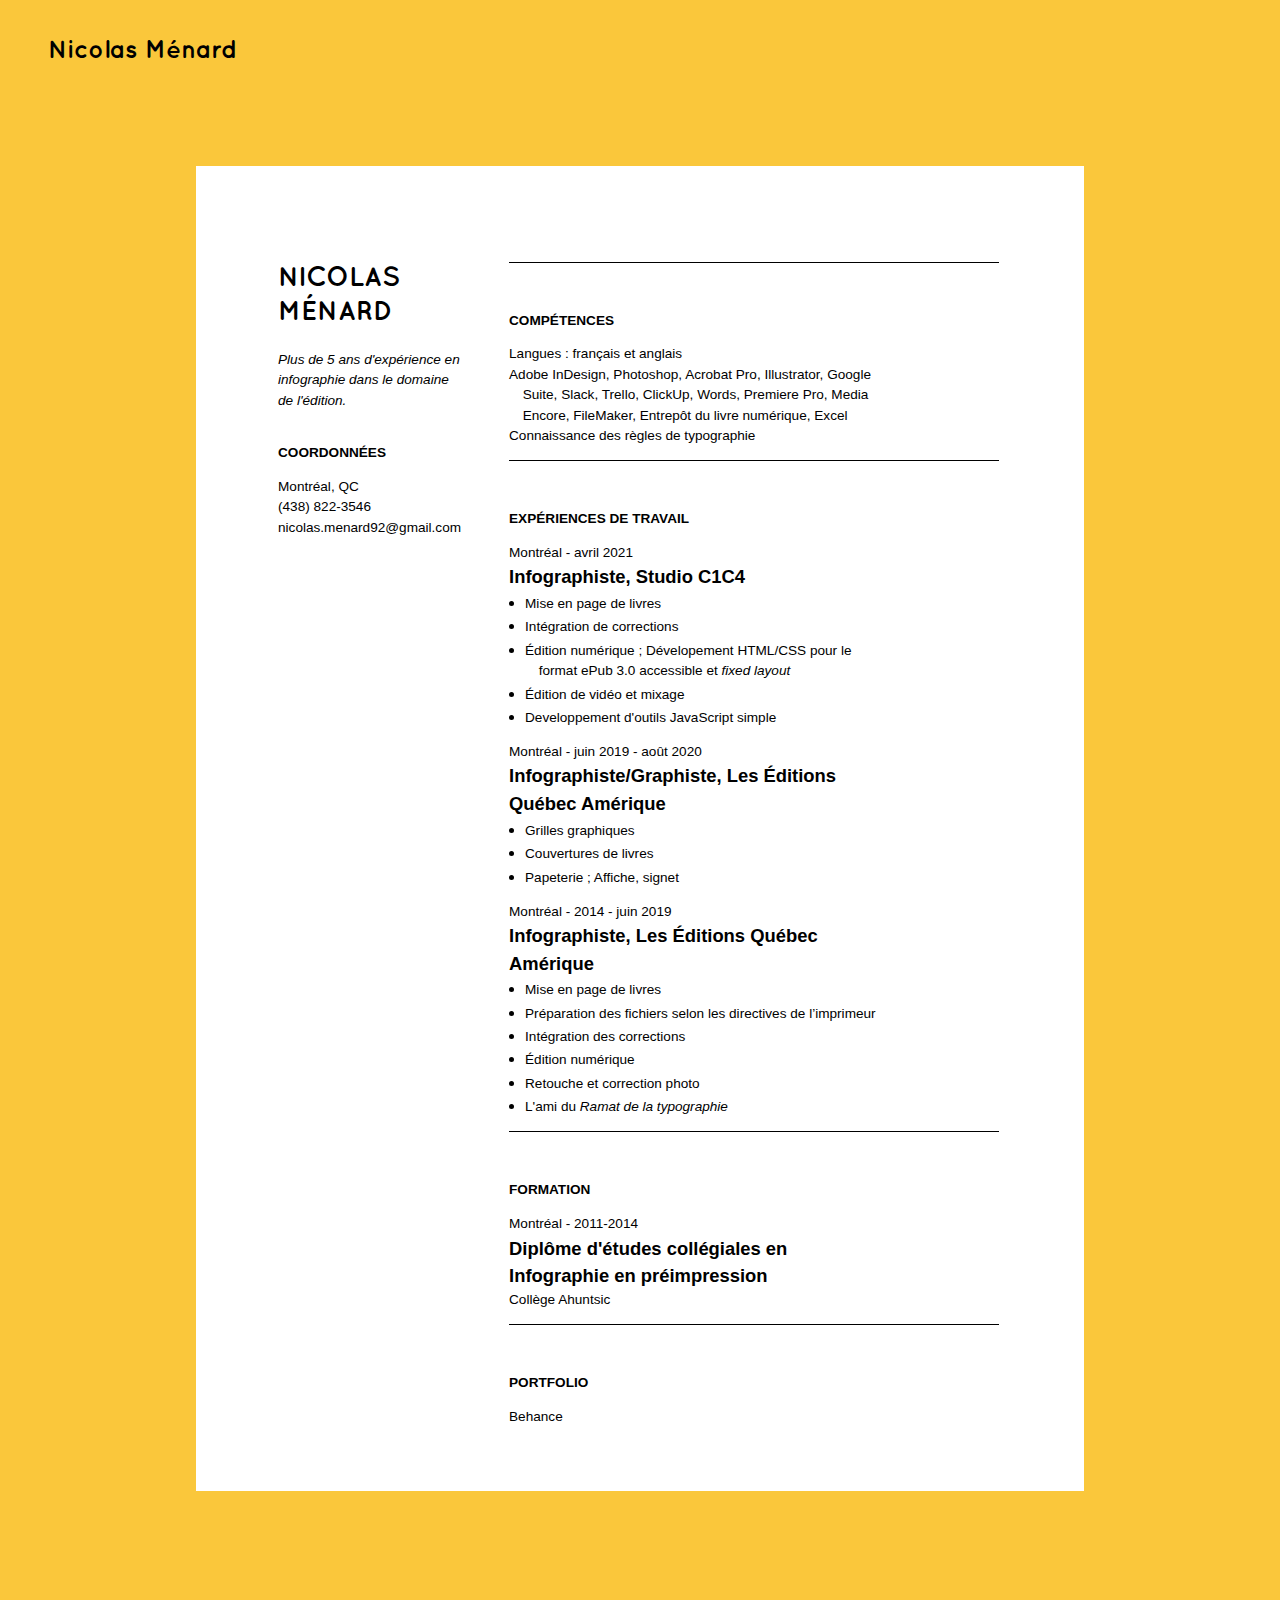
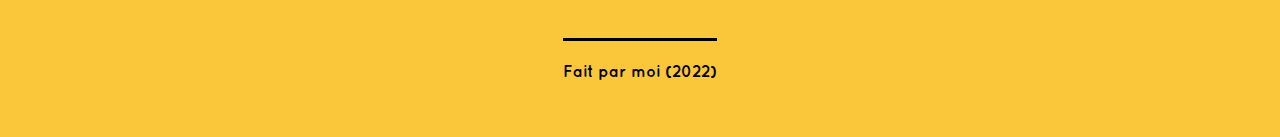
==== commit 8ab581fa: "Update curriculum.html" ====
--- a/curriculum.html
+++ b/curriculum.html
@@ -155,7 +155,7 @@
                  </div>    
             <div class="colonneDroite">
       
-            <p class="tache-espApres"><a href="https://www.behance.net/gallery/145959057/Portfolio-Nicolas-Mnard">Behance">Behance</a></p>
+            <p class="tache-espApres"><a href="https://www.behance.net/gallery/145959057/Portfolio-Nicolas-Mnard">Behance</a></p>
 
    </div>
    </div>
